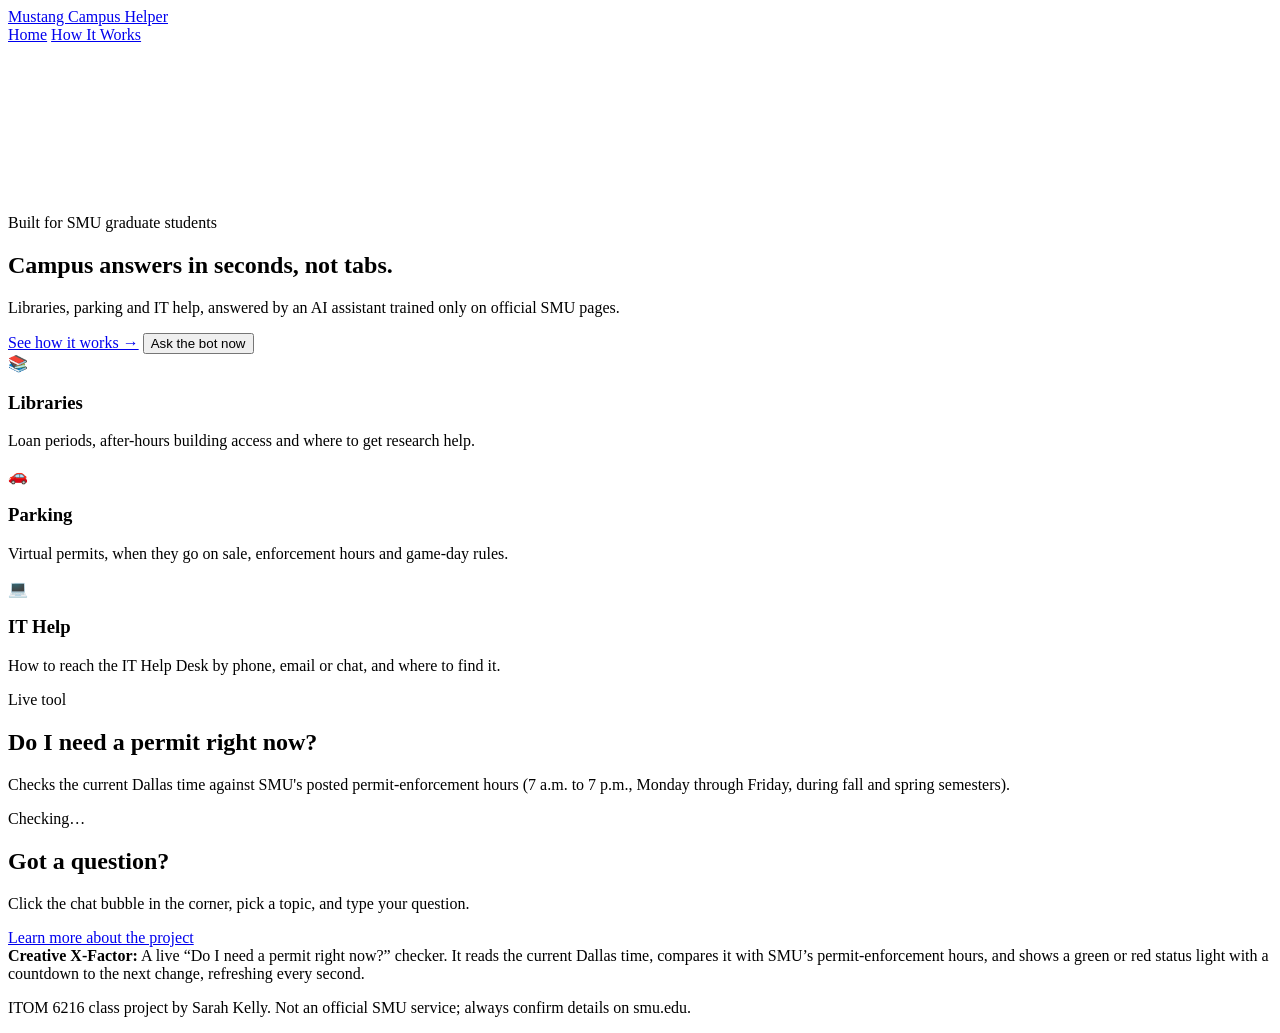
==== index.html @ e7e5bc2d "Create index.html" ====
<!DOCTYPE html>
<html lang="en">
<head>
  <meta charset="UTF-8">
  <meta name="viewport" content="width=device-width, initial-scale=1.0">
  <title>Mustang Campus Helper | Quick campus answers for SMU grad students</title>
  <link rel="stylesheet" href="style.css">
</head>
<body>
  <header class="nav">
    <a class="brand" href="index.html"><span class="logo-dot"></span>Mustang Campus Helper</a>
    <nav>
      <a href="index.html" class="active">Home</a>
      <a href="about.html">How It Works</a>
    </nav>
  </header>

  <section class="hero">
    <video class="hero-video" autoplay muted loop playsinline preload="auto">
      <source src="campus.mp4" type="video/mp4">
    </video>
    <div class="hero-overlay"></div>
    <div class="hero-content">
      <p class="eyebrow">Built for SMU graduate students</p>
      <h1>Campus answers in seconds, not tabs.</h1>
      <p class="lead">Libraries, parking and IT help, answered by an AI assistant trained only on official SMU pages.</p>
      <div class="hero-buttons">
        <a href="about.html" class="btn btn-primary">See how it works &rarr;</a>
        <button class="btn btn-ghost" onclick="openChat()">Ask the bot now</button>
      </div>
    </div>
  </section>

  <section class="features">
    <div class="card reveal">
      <div class="icon">&#128218;</div>
      <h3>Libraries</h3>
      <p>Loan periods, after-hours building access and where to get research help.</p>
    </div>
    <div class="card reveal">
      <div class="icon">&#128663;</div>
      <h3>Parking</h3>
      <p>Virtual permits, when they go on sale, enforcement hours and game-day rules.</p>
    </div>
    <div class="card reveal">
      <div class="icon">&#128187;</div>
      <h3>IT Help</h3>
      <p>How to reach the IT Help Desk by phone, email or chat, and where to find it.</p>
    </div>
  </section>

  <!-- X-Factor: live parking status checker -->
  <section class="parking-check reveal" id="parking">
    <div class="pc-text">
      <p class="eyebrow">Live tool</p>
      <h2>Do I need a permit right now?</h2>
      <p>Checks the current Dallas time against SMU's posted permit-enforcement hours (7 a.m. to 7 p.m., Monday through Friday, during fall and spring semesters).</p>
    </div>
    <div class="pc-status" id="pcStatus">
      <div class="pc-light" id="pcLight"></div>
      <div>
        <div class="pc-headline" id="pcHeadline">Checking&hellip;</div>
        <div class="pc-detail" id="pcDetail"></div>
        <div class="pc-clock" id="pcClock"></div>
      </div>
    </div>
  </section>

  <section class="cta reveal">
    <h2>Got a question?</h2>
    <p>Click the chat bubble in the corner, pick a topic, and type your question.</p>
    <a href="about.html" class="btn btn-primary">Learn more about the project</a>
  </section>

  <footer>
    <div class="xfactor">
      <strong>Creative X-Factor:</strong> A live &ldquo;Do I need a permit right now?&rdquo; checker. It reads the current Dallas time, compares it with SMU&rsquo;s permit-enforcement hours, and shows a green or red status light with a countdown to the next change, refreshing every second.
    </div>
    <p class="fineprint">ITOM 6216 class project by Sarah Kelly. Not an official SMU service; always confirm details on smu.edu.</p>
  </footer>

  <script src="main.js"></script>
  <!-- Chatling chatbot -->
  <script> window.chtlConfig = { chatbotId: "6682119735" } </script>
  <script async data-id="6682119735" id="chtl-script" type="text/javascript" src="https://chatling.ai/js/embed.js"></script>
</body>
</html>
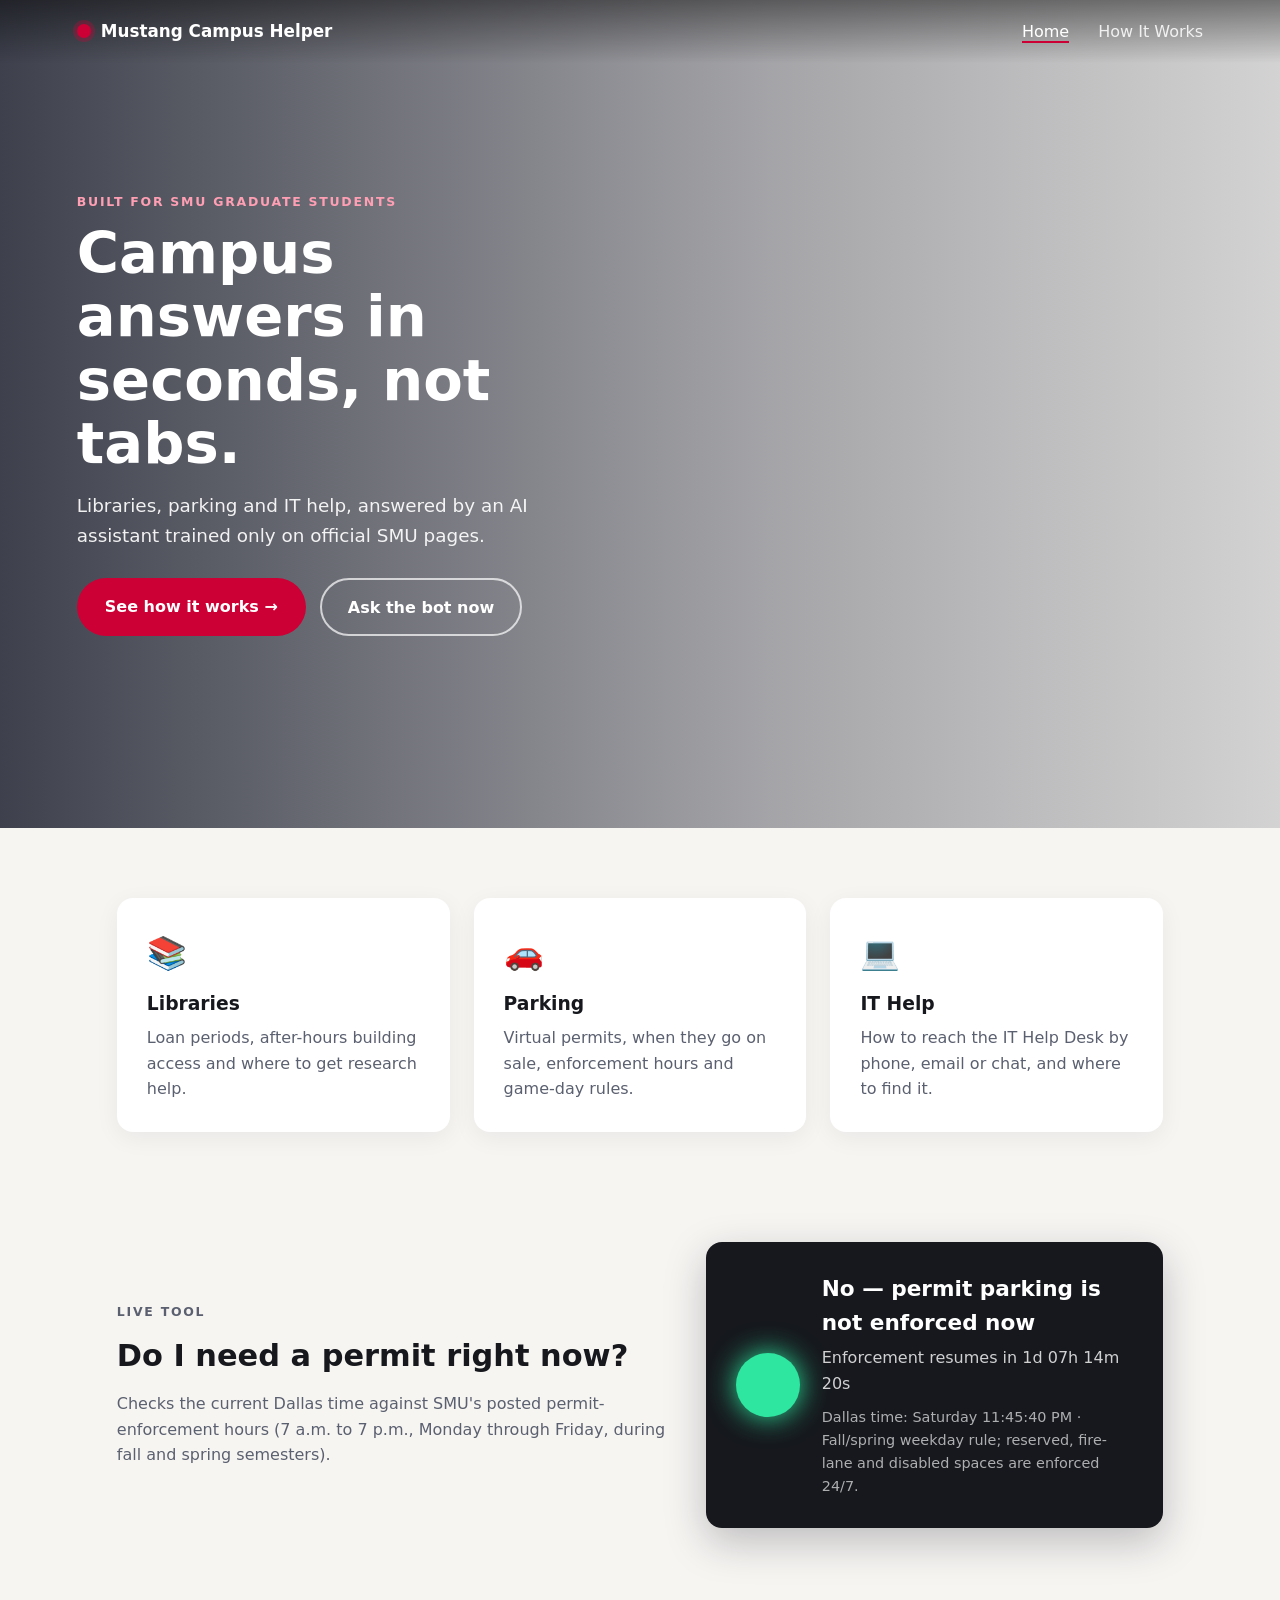
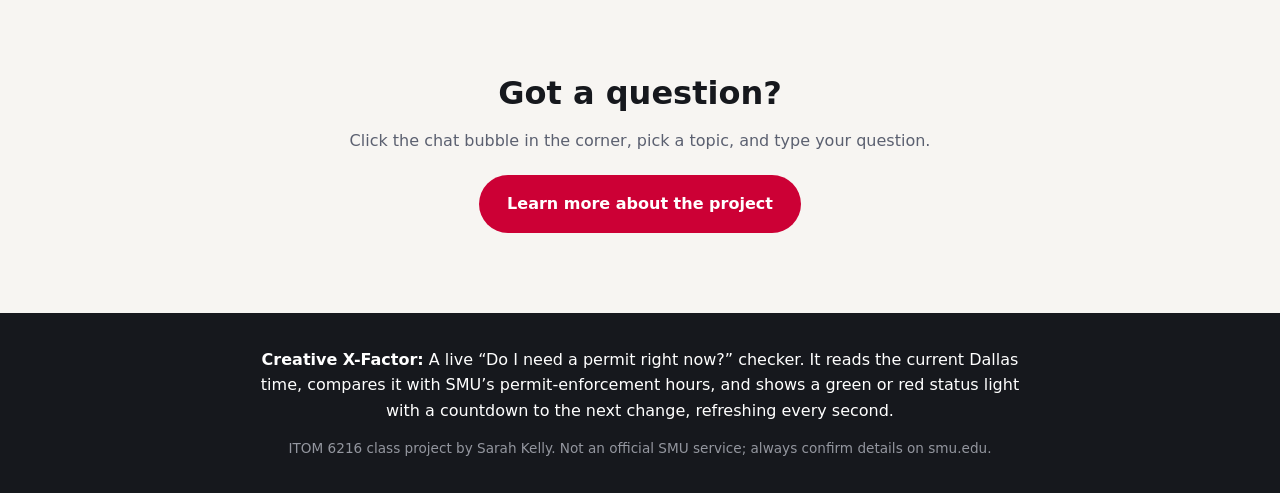
==== commit d98bd8b7: "Update index.html" ====
--- a/index.html
+++ b/index.html
@@ -17,7 +17,7 @@
 
   <section class="hero">
     <video class="hero-video" autoplay muted loop playsinline preload="auto">
-      <source src="campus.mp4" type="video/mp4">
+      <source src="image_20261116_165615.mp4#t=1.5" type="video/mp4">
     </video>
     <div class="hero-overlay"></div>
     <div class="hero-content">
--- a/style.css
+++ b/style.css
@@ -0,0 +1,104 @@
+:root {
+  --red: #cc0035;
+  --blue: #354ca1;
+  --ink: #16181d;
+  --muted: #5b6070;
+  --bg: #f7f5f2;
+  --card: #ffffff;
+  --radius: 16px;
+}
+* { box-sizing: border-box; margin: 0; padding: 0; }
+html { scroll-behavior: smooth; }
+body {
+  font-family: "Segoe UI", system-ui, -apple-system, Helvetica, Arial, sans-serif;
+  color: var(--ink);
+  background: var(--bg);
+  line-height: 1.6;
+}
+a { color: inherit; }
+
+/* Navigation */
+.nav {
+  position: fixed; top: 0; left: 0; right: 0; z-index: 20;
+  display: flex; justify-content: space-between; align-items: center;
+  padding: 18px 6vw;
+  color: #fff;
+  background: linear-gradient(to bottom, rgba(0,0,0,.45), rgba(0,0,0,0));
+}
+.nav.solid { background: var(--ink); position: sticky; }
+.brand { font-weight: 700; text-decoration: none; display: flex; align-items: center; gap: 10px; font-size: 1.05rem; }
+.logo-dot { width: 14px; height: 14px; border-radius: 50%; background: var(--red); box-shadow: 0 0 0 4px rgba(204,0,53,.3); }
+.nav nav a { margin-left: 24px; text-decoration: none; opacity: .85; font-weight: 500; }
+.nav nav a:hover, .nav nav a.active { opacity: 1; border-bottom: 2px solid var(--red); }
+
+/* Hero with video */
+.hero { position: relative; height: 92vh; min-height: 520px; overflow: hidden; display: flex; align-items: center; }
+.hero-video { position: absolute; inset: 0; width: 100%; height: 100%; object-fit: cover; }
+.hero-overlay { position: absolute; inset: 0; background: linear-gradient(90deg, rgba(10,14,30,.78) 0%, rgba(10,14,30,.35) 60%, rgba(10,14,30,.15) 100%); }
+.hero-content { position: relative; z-index: 2; color: #fff; max-width: 640px; padding: 0 6vw; }
+.eyebrow { text-transform: uppercase; letter-spacing: .14em; font-size: .78rem; font-weight: 700; color: var(--red); margin-bottom: 10px; }
+.hero .eyebrow { color: #ff9fb4; }
+h1 { font-size: clamp(2.2rem, 5vw, 3.6rem); line-height: 1.1; margin-bottom: 16px; }
+.lead { font-size: 1.15rem; opacity: .92; margin-bottom: 28px; }
+.hero-buttons { display: flex; gap: 14px; flex-wrap: wrap; }
+
+.btn { display: inline-block; padding: 14px 26px; border-radius: 999px; font-weight: 700; font-size: 1rem; text-decoration: none; cursor: pointer; border: 2px solid transparent; transition: transform .15s, box-shadow .15s; font-family: inherit; }
+.btn:hover { transform: translateY(-2px); box-shadow: 0 8px 20px rgba(0,0,0,.18); }
+.btn-primary { background: var(--red); color: #fff; }
+.btn-ghost { background: transparent; color: #fff; border-color: rgba(255,255,255,.7); }
+
+/* Feature cards */
+.features { display: grid; grid-template-columns: repeat(auto-fit, minmax(240px, 1fr)); gap: 24px; padding: 70px 6vw 30px; max-width: 1200px; margin: 0 auto; }
+.card { background: var(--card); border-radius: var(--radius); padding: 30px; box-shadow: 0 6px 24px rgba(20,24,40,.06); }
+.card .icon { font-size: 2rem; margin-bottom: 10px; }
+.card h3 { margin-bottom: 6px; }
+.card p { color: var(--muted); }
+
+/* X-factor parking checker */
+.parking-check { max-width: 1200px; margin: 40px auto; padding: 40px 6vw; display: grid; grid-template-columns: 1.2fr 1fr; gap: 40px; align-items: center; }
+.pc-text h2 { font-size: 1.9rem; margin-bottom: 10px; }
+.pc-text p { color: var(--muted); }
+.pc-status { background: var(--ink); color: #fff; border-radius: var(--radius); padding: 30px; display: flex; gap: 22px; align-items: center; box-shadow: 0 14px 40px rgba(20,24,40,.25); }
+.pc-light { flex: 0 0 64px; height: 64px; border-radius: 50%; background: #777; transition: background .4s, box-shadow .4s; }
+.pc-light.on { background: #ff3b5c; box-shadow: 0 0 28px #ff3b5c; animation: pulse 1.6s infinite; }
+.pc-light.off { background: #2ee6a0; box-shadow: 0 0 28px #2ee6a0; }
+@keyframes pulse { 50% { box-shadow: 0 0 6px #ff3b5c; } }
+.pc-headline { font-size: 1.35rem; font-weight: 700; }
+.pc-detail { opacity: .8; margin-top: 4px; }
+.pc-clock { font-variant-numeric: tabular-nums; margin-top: 10px; font-size: .9rem; opacity: .65; }
+
+/* CTA */
+.cta { text-align: center; padding: 60px 6vw 80px; }
+.cta h2 { font-size: 2rem; margin-bottom: 8px; }
+.cta p { color: var(--muted); margin-bottom: 22px; }
+
+/* Second page */
+.page-hero { background: linear-gradient(120deg, var(--blue), var(--red)); color: #fff; padding: 90px 6vw 70px; }
+.page-hero .eyebrow { color: #ffd2dc; }
+.content { max-width: 880px; margin: 0 auto; padding: 50px 6vw; }
+.block { background: var(--card); border-radius: var(--radius); padding: 32px; margin-bottom: 24px; box-shadow: 0 6px 24px rgba(20,24,40,.06); }
+.block h2 { margin-bottom: 12px; font-size: 1.5rem; }
+.block p { color: #333845; margin-bottom: 10px; }
+.steps { list-style: none; }
+.steps li { display: flex; gap: 16px; align-items: flex-start; margin-bottom: 14px; }
+.steps span { flex: 0 0 34px; height: 34px; border-radius: 50%; background: var(--red); color: #fff; font-weight: 700; display: grid; place-items: center; }
+.kb { width: 100%; border-collapse: collapse; }
+.kb th, .kb td { text-align: left; padding: 12px; border-bottom: 1px solid #e6e3de; vertical-align: top; }
+.kb th { font-size: .85rem; text-transform: uppercase; letter-spacing: .06em; color: var(--muted); }
+.kb td:first-child { font-weight: 700; white-space: nowrap; }
+.prompts { margin: 10px 0 22px 20px; color: #333845; }
+.prompts li { margin-bottom: 6px; }
+
+/* Footer */
+footer { background: var(--ink); color: #c9ccd6; padding: 34px 6vw; text-align: center; }
+.xfactor { max-width: 760px; margin: 0 auto 14px; color: #fff; }
+.fineprint { font-size: .85rem; opacity: .7; }
+
+/* Scroll reveal */
+.reveal { opacity: 0; transform: translateY(28px); transition: opacity .7s ease, transform .7s ease; }
+.reveal.visible { opacity: 1; transform: none; }
+
+@media (max-width: 760px) {
+  .parking-check { grid-template-columns: 1fr; }
+  .nav nav a { margin-left: 14px; }
+}
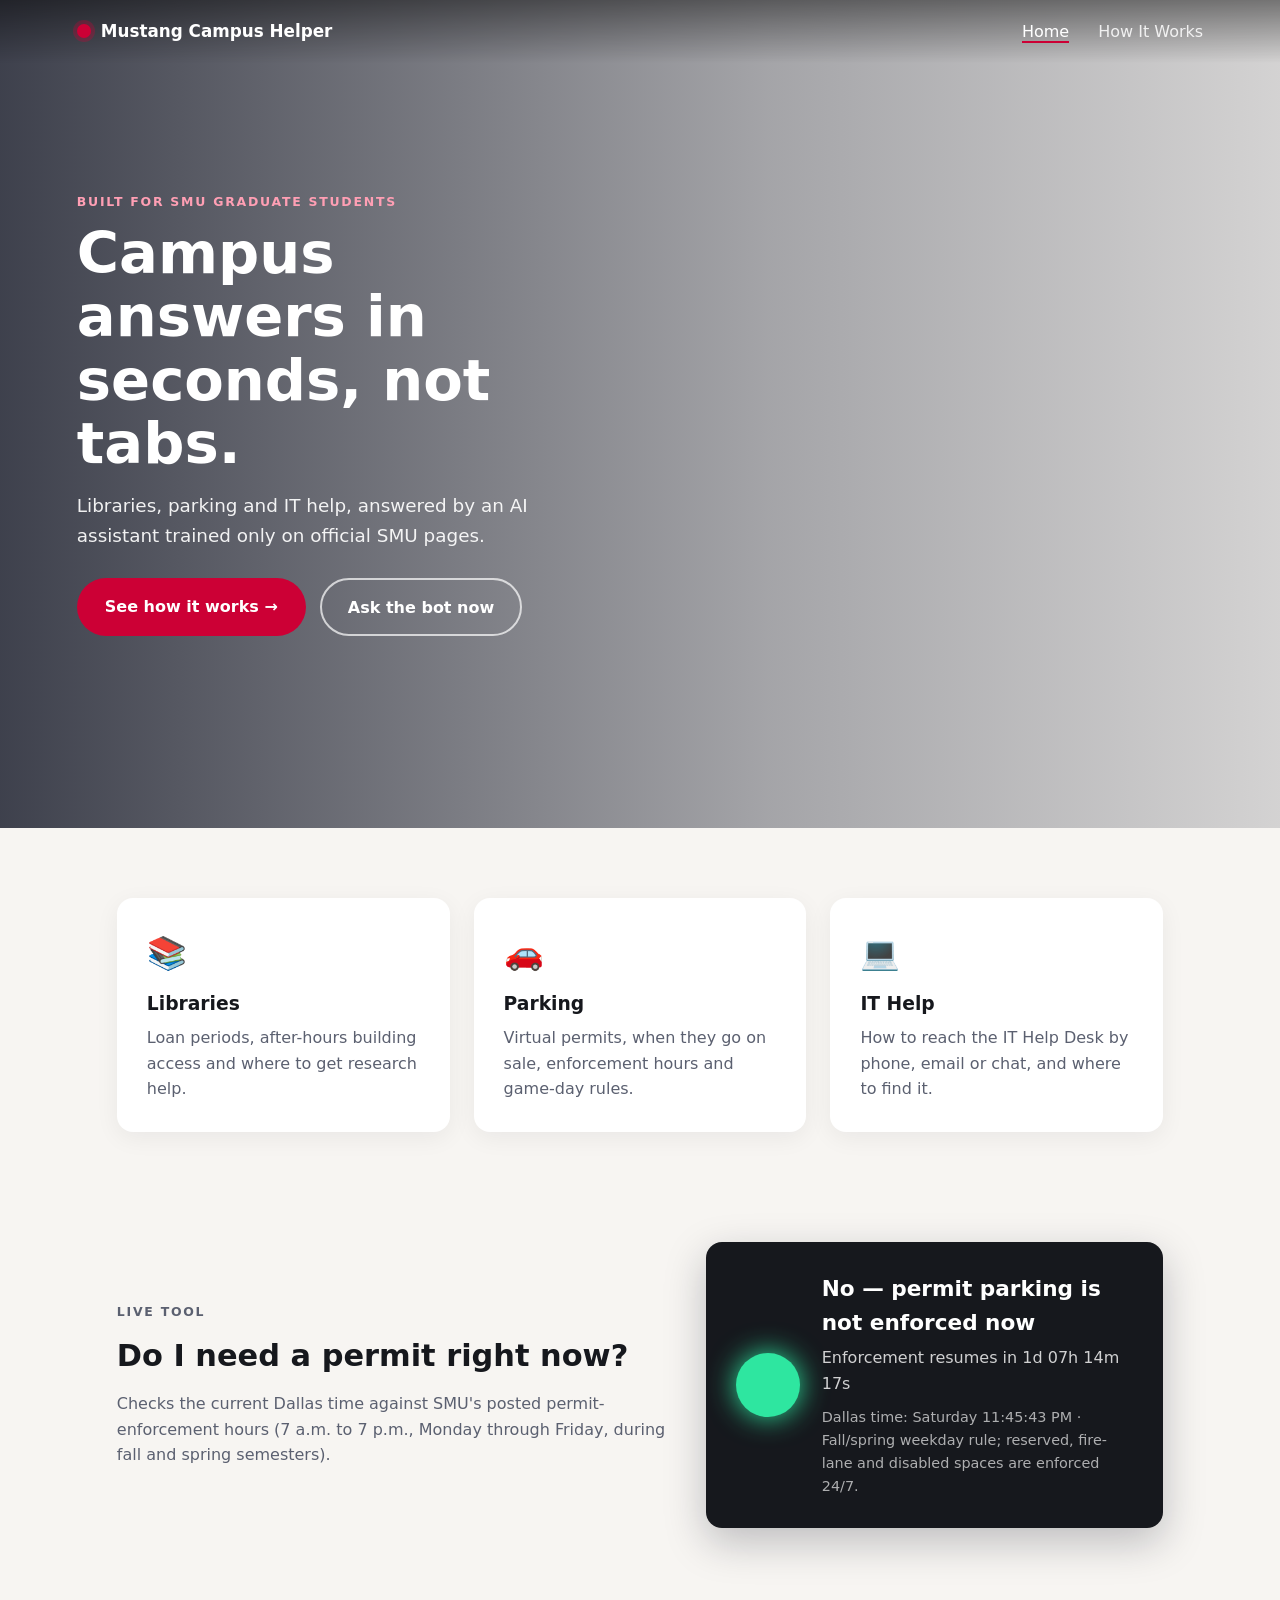
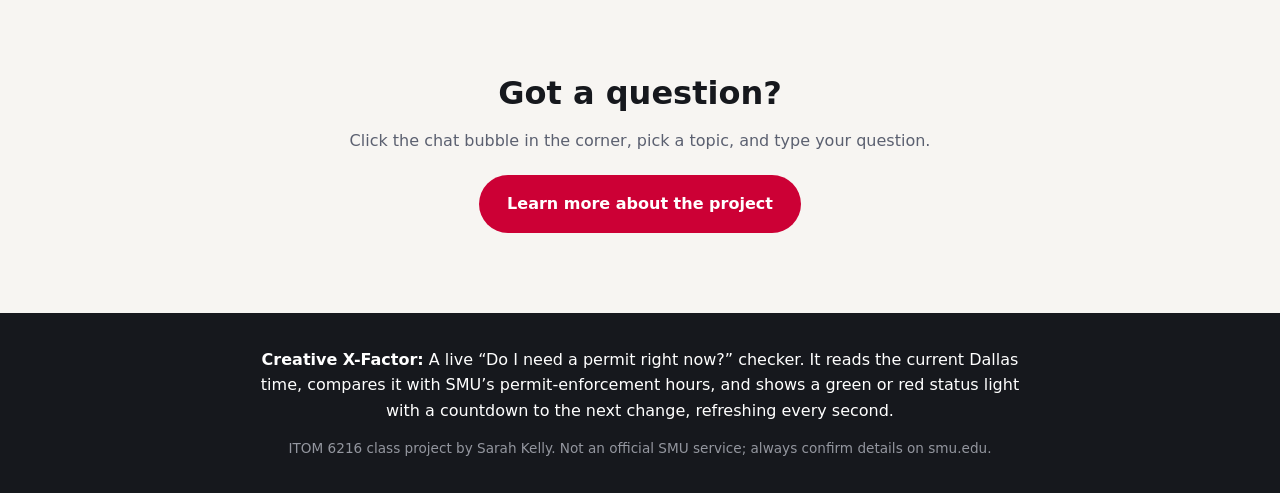
==== commit 04883fdb: "Update index.html" ====
--- a/index.html
+++ b/index.html
@@ -81,7 +81,7 @@
 
   <script src="main.js"></script>
   <!-- Chatling chatbot -->
-  <script> window.chtlConfig = { chatbotId: "6682119735" } </script>
-  <script async data-id="6682119735" id="chtl-script" type="text/javascript" src="https://chatling.ai/js/embed.js"></script>
+  <script> window.chtlConfig = { chatbotId: "3153972193" } </script>
+  <script async data-id="3153972193" id="chtl-script" type="text/javascript" src="https://chatling.ai/js/embed.js"></script>
 </body>
 </html>
